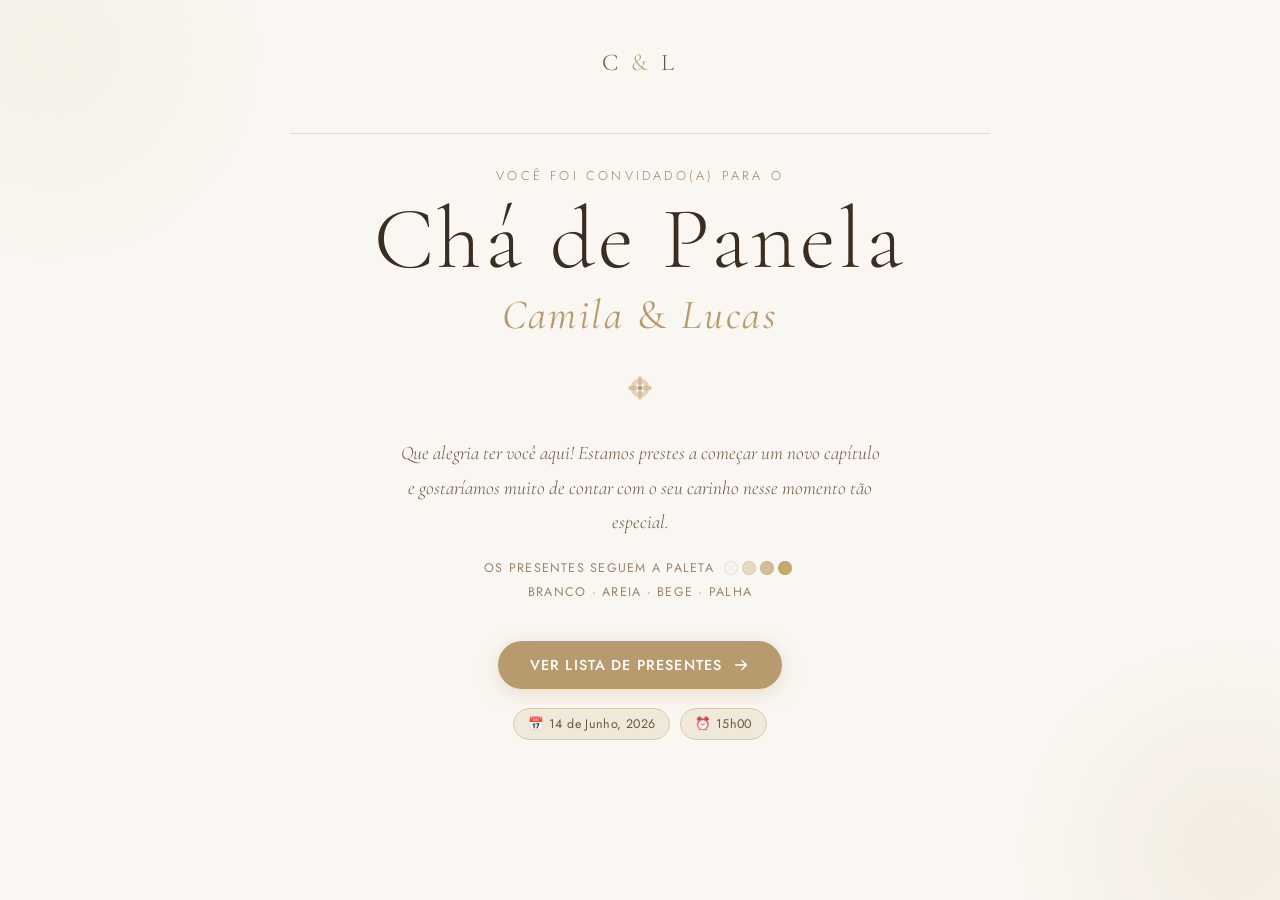
==== index.html @ 72fe3602 "subindo arquivos do site" ====
<!DOCTYPE html>
<html lang="pt-BR">

<head>
    <meta charset="UTF-8">
    <meta name="viewport" content="width=device-width, initial-scale=1.0">
    <title>Chá de Panela · Camila & Lucas</title>
    <link rel="preconnect" href="https://fonts.googleapis.com">
    <link
        href="https://fonts.googleapis.com/css2?family=Cormorant+Garamond:ital,wght@0,300;0,400;0,600;1,300;1,400&family=Jost:wght@300;400;500&display=swap"
        rel="stylesheet">
    <link rel="stylesheet" href="style.css">
</head>

<body>

    <audio id="musica" loop>
        <source src="music/musica.mp3" type="audio/mpeg">
    </audio>

    <script>
        document.addEventListener("click", function tocarUmaVez() {
            document.getElementById("musica").play().catch(() => { });
            document.removeEventListener("click", tocarUmaVez);
        });

        function tocarEMudarPagina(e) {
            e.preventDefault();
            localStorage.setItem("musica", "tocando");
            setTimeout(() => { window.location.href = "presentes.html"; }, 250);
        }
    </script>

    <div class="bg-ornament top-left"></div>
    <div class="bg-ornament bottom-right"></div>

    <main class="hero-page">

        <header class="site-header fade-in">
            <div class="monogram">C <span class="amp">&amp;</span> L</div>
        </header>

        <section class="hero-content">

            <div class="hero-text fade-in delay-1">
                <p class="supertitle">Você foi convidado(a) para o</p>
                <h1 class="title-main">Chá de Panela</h1>
                <h2 class="title-names">Camila <span class="amp-gold">&amp;</span> Lucas</h2>
            </div>

            <div class="divider-ornament fade-in delay-2">
                <span class="line"></span>
                <svg class="flower-icon" viewBox="0 0 40 40" xmlns="http://www.w3.org/2000/svg">
                    <circle cx="20" cy="20" r="3" fill="#b89a6f" />
                    <ellipse cx="20" cy="11" rx="3" ry="5.5" fill="#c9a97e" opacity="0.7" />
                    <ellipse cx="20" cy="29" rx="3" ry="5.5" fill="#c9a97e" opacity="0.7" />
                    <ellipse cx="11" cy="20" rx="5.5" ry="3" fill="#c9a97e" opacity="0.7" />
                    <ellipse cx="29" cy="20" rx="5.5" ry="3" fill="#c9a97e" opacity="0.7" />
                    <ellipse cx="13.8" cy="13.8" rx="3" ry="5.5" fill="#d4b48a" opacity="0.5"
                        transform="rotate(45 13.8 13.8)" />
                    <ellipse cx="26.2" cy="26.2" rx="3" ry="5.5" fill="#d4b48a" opacity="0.5"
                        transform="rotate(45 26.2 26.2)" />
                    <ellipse cx="26.2" cy="13.8" rx="3" ry="5.5" fill="#d4b48a" opacity="0.5"
                        transform="rotate(-45 26.2 13.8)" />
                    <ellipse cx="13.8" cy="26.2" rx="3" ry="5.5" fill="#d4b48a" opacity="0.5"
                        transform="rotate(-45 13.8 26.2)" />
                </svg>
                <span class="line"></span>
            </div>

            <div class="hero-message fade-in delay-3">
                <p class="welcome-text">
                    Que alegria ter você aqui! Estamos prestes a começar um novo capítulo
                    e gostaríamos muito de contar com o seu carinho nesse momento tão especial.
                </p>
                <p class="palette-note">
                    Os presentes seguem a paleta
                    <span class="swatches">
                        <span class="swatch s1" title="Branco"></span>
                        <span class="swatch s2" title="Areia"></span>
                        <span class="swatch s3" title="Bege"></span>
                        <span class="swatch s4" title="Palha"></span>
                    </span>
                    branco · areia · bege · palha
                </p>
            </div>

            <div class="cta-area fade-in delay-4">
                <a href="presentes.html" class="btn-primary" onclick="tocarEMudarPagina(event)">
                    <span>Ver lista de presentes</span>
                    <svg class="btn-arrow" viewBox="0 0 20 20" fill="none">
                        <path d="M4 10h12M11 5l5 5-5 5" stroke="currentColor" stroke-width="1.4" stroke-linecap="round"
                            stroke-linejoin="round" />
                    </svg>
                </a>
                <div class="event-pills">
                    <span class="pill">📅 14 de Junho, 2026</span>
                    <span class="pill">⏰ 15h00</span>
                </div>
            </div>

        </section>

    </main>

</body>

</html>
---- style.css ----
@import url('https://fonts.googleapis.com/css2?family=Cormorant+Garamond:ital,wght@0,300;0,400;0,600;1,300;1,400&family=Jost:wght@300;400;500&display=swap');

:root {
    --cream: #faf7f2;
    --sand: #f0e8d8;
    --beige: #e8dcc8;
    --linen: #d9c9b0;
    --gold: #b89a6f;
    --gold-dark: #8a6f4a;
    --text: #3a2e22;
    --text-mid: #6b5840;
    --text-light: #9c856a;
    --white: #ffffff;
    --radius: 16px;
    --shadow: 0 4px 32px rgba(90, 60, 20, 0.08);
}

* {
    box-sizing: border-box;
    margin: 0;
    padding: 0;
}

html {
    scroll-behavior: smooth;
}

body {
    font-family: 'Jost', sans-serif;
    background-color: var(--cream);
    color: var(--text);
    min-height: 100vh;
    position: relative;
    overflow-x: hidden;
}

.bg-ornament {
    position: fixed;
    width: 420px;
    height: 420px;
    border-radius: 50%;
    pointer-events: none;
    z-index: 0;
    opacity: 0.4;
}

.bg-ornament.top-left {
    top: -160px;
    left: -160px;
    background: radial-gradient(circle, var(--sand) 0%, transparent 70%);
}

.bg-ornament.bottom-right {
    bottom: -160px;
    right: -160px;
    background: radial-gradient(circle, var(--beige) 0%, transparent 70%);
}

.title-main {
    font-family: 'Cormorant Garamond', serif;
    font-weight: 300;
    font-size: clamp(3rem, 8vw, 5.5rem);
    letter-spacing: 0.04em;
    line-height: 1.05;
    color: var(--text);
}

.title-main.smaller {
    font-size: clamp(2.2rem, 6vw, 3.8rem);
}

.title-names {
    font-family: 'Cormorant Garamond', serif;
    font-weight: 400;
    font-style: italic;
    font-size: clamp(1.6rem, 4vw, 2.6rem);
    color: var(--gold);
    letter-spacing: 0.06em;
    margin-top: 0.3rem;
}

.supertitle {
    font-family: 'Jost', sans-serif;
    font-weight: 300;
    font-size: 0.8rem;
    letter-spacing: 0.25em;
    text-transform: uppercase;
    color: var(--text-light);
    margin-bottom: 0.5rem;
}

.amp,
.amp-gold {
    font-style: normal;
}

.amp {
    color: var(--gold);
}

.amp-gold {
    color: var(--gold);
}

.monogram {
    font-family: 'Cormorant Garamond', serif;
    font-weight: 300;
    font-size: 1.5rem;
    letter-spacing: 0.15em;
    color: var(--text-mid);
    text-align: center;
    margin-bottom: 2rem;
}

.monogram.small {
    font-size: 1.1rem;
    margin-bottom: 0;
}

.divider-ornament {
    display: flex;
    align-items: center;
    gap: 1rem;
    max-width: 300px;
    margin: 2rem auto;
}

.divider-ornament .line {
    flex: 1;
    height: 0.5px;
    background: linear-gradient(to right, transparent, var(--linen), transparent);
}

.flower-icon {
    width: 32px;
    height: 32px;
    flex-shrink: 0;
}

.swatches {
    display: inline-flex;
    gap: 4px;
    vertical-align: middle;
    margin: 0 4px;
}

.swatch {
    width: 14px;
    height: 14px;
    border-radius: 50%;
    display: inline-block;
    border: 1px solid rgba(0, 0, 0, 0.08);
}

.s1 {
    background: #f8f5f0;
}

.s2 {
    background: #e8d9c0;
}

.s3 {
    background: #d4bc9a;
}

.s4 {
    background: #c9a86c;
}

.btn-primary {
    display: inline-flex;
    align-items: center;
    gap: 10px;
    padding: 14px 32px;
    background: var(--gold);
    color: var(--white);
    border: none;
    border-radius: 50px;
    font-family: 'Jost', sans-serif;
    font-size: 0.9rem;
    font-weight: 500;
    letter-spacing: 0.08em;
    text-transform: uppercase;
    text-decoration: none;
    cursor: pointer;
    transition: background 0.25s, transform 0.2s, box-shadow 0.25s;
    box-shadow: 0 4px 20px rgba(184, 154, 111, 0.3);
}

.btn-primary:hover {
    background: var(--gold-dark);
    transform: translateY(-2px);
    box-shadow: 0 8px 28px rgba(184, 154, 111, 0.4);
}

.btn-primary:active {
    transform: translateY(0);
}

.btn-primary.loading {
    opacity: 0.7;
    pointer-events: none;
}

.btn-arrow {
    width: 18px;
    height: 18px;
}

.btn-secondary {
    display: inline-flex;
    align-items: center;
    gap: 8px;
    padding: 12px 28px;
    background: transparent;
    color: var(--gold);
    border: 1px solid var(--linen);
    border-radius: 50px;
    font-family: 'Jost', sans-serif;
    font-size: 0.85rem;
    font-weight: 400;
    letter-spacing: 0.08em;
    text-transform: uppercase;
    text-decoration: none;
    cursor: pointer;
    transition: background 0.2s, border-color 0.2s;
}

.btn-secondary:hover {
    background: var(--sand);
    border-color: var(--gold);
}

.pill {
    display: inline-flex;
    align-items: center;
    gap: 5px;
    padding: 6px 14px;
    border-radius: 50px;
    background: var(--sand);
    border: 0.5px solid var(--linen);
    font-size: 0.78rem;
    color: var(--text-mid);
    letter-spacing: 0.03em;
}

.hero-page {
    position: relative;
    z-index: 1;
    min-height: 100vh;
    display: flex;
    flex-direction: column;
    align-items: center;
    padding: 3rem 1.5rem 4rem;
}

.site-header {
    width: 100%;
    max-width: 700px;
    text-align: center;
    margin-bottom: 2rem;
    padding-bottom: 1.5rem;
    border-bottom: 0.5px solid var(--beige);
}

.hero-content {
    width: 100%;
    max-width: 640px;
    text-align: center;
    display: flex;
    flex-direction: column;
    align-items: center;
}

.hero-text {
    margin-bottom: 0;
}

.hero-message {
    max-width: 480px;
    margin-bottom: 2.5rem;
}

.welcome-text {
    font-family: 'Cormorant Garamond', serif;
    font-size: clamp(1.05rem, 2.5vw, 1.2rem);
    font-weight: 300;
    font-style: italic;
    line-height: 1.8;
    color: var(--text-mid);
    margin-bottom: 1.2rem;
}

.palette-note {
    display: flex;
    align-items: center;
    justify-content: center;
    flex-wrap: wrap;
    gap: 6px;
    font-size: 0.78rem;
    letter-spacing: 0.1em;
    text-transform: uppercase;
    color: var(--text-light);
}

.cta-area {
    display: flex;
    flex-direction: column;
    align-items: center;
    gap: 1.2rem;
}

.event-pills {
    display: flex;
    gap: 0.6rem;
    flex-wrap: wrap;
    justify-content: center;
}

.list-page {
    position: relative;
    z-index: 1;
    max-width: 780px;
    margin: 0 auto;
    padding: 2rem 1.5rem 8rem;
}

.list-header {
    display: flex;
    align-items: center;
    justify-content: space-between;
    margin-bottom: 2.5rem;
    padding-bottom: 1.2rem;
    border-bottom: 0.5px solid var(--beige);
}

.back-link {
    display: flex;
    align-items: center;
    gap: 5px;
    font-size: 0.8rem;
    letter-spacing: 0.1em;
    text-transform: uppercase;
    color: var(--text-light);
    text-decoration: none;
    transition: color 0.2s;
}

.back-link:hover {
    color: var(--gold);
}

.list-intro {
    text-align: center;
    margin-bottom: 2rem;
}

.palette-strip {
    display: flex;
    align-items: center;
    justify-content: center;
    gap: 6px;
    margin-top: 1rem;
    font-size: 0.75rem;
    letter-spacing: 0.12em;
    text-transform: uppercase;
    color: var(--text-light);
}

.palette-strip .swatch {
    width: 12px;
    height: 12px;
}

.palette-label {
    margin-left: 4px;
}

.aviso-box {
    display: flex;
    align-items: flex-start;
    gap: 10px;
    background: var(--sand);
    border-left: 2.5px solid var(--gold);
    border-radius: 0 10px 10px 0;
    padding: 12px 16px;
    font-size: 0.85rem;
    color: var(--text-mid);
    margin-bottom: 2rem;
    line-height: 1.6;
}

.aviso-box strong {
    color: var(--gold-dark);
}

.loading-state {
    text-align: center;
    padding: 3rem 0;
    color: var(--text-light);
    font-size: 0.9rem;
}

.spinner {
    width: 32px;
    height: 32px;
    border: 2px solid var(--beige);
    border-top-color: var(--gold);
    border-radius: 50%;
    animation: spin 0.8s linear infinite;
    margin: 0 auto 1rem;
}

@keyframes spin {
    to {
        transform: rotate(360deg);
    }
}

.error-msg {
    color: #c0392b;
    font-size: 0.9rem;
}

.progress-bar-wrap {
    margin-bottom: 2rem;
}

.progress-labels {
    display: flex;
    justify-content: space-between;
    font-size: 0.78rem;
    color: var(--text-light);
    margin-bottom: 6px;
    letter-spacing: 0.04em;
}

.progress-track {
    height: 5px;
    background: var(--beige);
    border-radius: 10px;
    overflow: hidden;
}

.progress-fill {
    height: 100%;
    background: linear-gradient(to right, var(--linen), var(--gold));
    border-radius: 10px;
    transition: width 1s ease;
}

.gift-grid {
    display: grid;
    gap: 1.2rem;
}

.gift-card {
    display: grid;
    grid-template-columns: 120px 1fr;
    gap: 1.2rem;
    background: var(--white);
    border: 0.5px solid var(--beige);
    border-radius: var(--radius);
    padding: 1.2rem;
    transition: box-shadow 0.2s, transform 0.2s;
    position: relative;
    overflow: hidden;
}

.gift-card:hover {
    box-shadow: var(--shadow);
    transform: translateY(-2px);
}

.gift-card.taken {
    background: var(--cream);
    opacity: 0.75;
}

.gift-card.taken:hover {
    transform: none;
    box-shadow: none;
}

.gift-img-wrap {
    position: relative;
    border-radius: 10px;
    overflow: hidden;
    background: var(--sand);
    aspect-ratio: 1/1;
    height: 120px;
}

.gift-img-wrap img {
    width: 100%;
    height: 100%;
    object-fit: cover;
    display: block;
    border-radius: 10px;
    transition: transform 0.4s ease;
}

.gift-card:hover .gift-img-wrap img {
    transform: scale(1.05);
}

.taken-badge {
    position: absolute;
    bottom: 0;
    left: 0;
    right: 0;
    background: rgba(184, 154, 111, 0.88);
    color: white;
    font-size: 0.72rem;
    font-weight: 500;
    letter-spacing: 0.08em;
    text-align: center;
    padding: 5px 0;
    text-transform: uppercase;
}

.gift-info {
    display: flex;
    flex-direction: column;
    justify-content: space-between;
}

.gift-name {
    font-family: 'Cormorant Garamond', serif;
    font-weight: 400;
    font-size: 1.2rem;
    color: var(--text);
    margin-bottom: 0.4rem;
    line-height: 1.3;
}

.gift-link {
    display: inline-flex;
    align-items: center;
    gap: 5px;
    font-size: 0.78rem;
    color: var(--gold);
    text-decoration: none;
    letter-spacing: 0.05em;
    transition: color 0.2s;
    margin-bottom: auto;
}

.gift-link:hover {
    color: var(--gold-dark);
    text-decoration: underline;
}

.gift-footer {
    margin-top: 0.8rem;
}

.taken-by {
    font-size: 0.82rem;
    color: var(--text-light);
}

.taken-heart {
    color: var(--gold);
    font-size: 0.9rem;
}

.input-wrap input {
    width: 100%;
    padding: 9px 14px;
    border: 1px solid var(--beige);
    border-radius: 50px;
    font-family: 'Jost', sans-serif;
    font-size: 0.88rem;
    color: var(--text);
    background: var(--cream);
    outline: none;
    transition: border-color 0.2s, box-shadow 0.2s;
    appearance: none;
    -webkit-appearance: none;
}

.input-wrap input::placeholder {
    color: var(--text-light);
}

.input-wrap input:focus {
    border-color: var(--gold);
    box-shadow: 0 0 0 3px rgba(184, 154, 111, 0.15);
    background: var(--white);
}

.confirm-area {
    position: fixed;
    bottom: 0;
    left: 0;
    width: 100%;
    background: rgba(250, 247, 242, 0.95);
    backdrop-filter: blur(10px);
    padding: 1rem;
    display: flex;
    justify-content: center;
    border-top: 1px solid var(--beige);
    z-index: 999;
    box-shadow: 0 -4px 20px rgba(0, 0, 0, 0.05);
}

.toast {
    position: fixed;
    bottom: 2rem;
    left: 50%;
    transform: translateX(-50%) translateY(10px);
    background: var(--text);
    color: white;
    padding: 12px 24px;
    border-radius: 50px;
    font-size: 0.85rem;
    letter-spacing: 0.04em;
    opacity: 0;
    transition: opacity 0.3s, transform 0.3s;
    z-index: 100;
    white-space: nowrap;
    max-width: 90vw;
    text-align: center;
}

.toast.show {
    opacity: 1;
    transform: translateX(-50%) translateY(0);
}

.obrigado-page {
    position: relative;
    z-index: 1;
    min-height: 100vh;
    display: flex;
    align-items: center;
    justify-content: center;
    padding: 2rem 1.5rem;
}

.obrigado-card {
    background: var(--white);
    border: 0.5px solid var(--beige);
    border-radius: 24px;
    padding: 3rem 2.5rem;
    max-width: 520px;
    width: 100%;
    text-align: center;
    box-shadow: var(--shadow);
}

.check-circle {
    margin: 0 auto 1.5rem;
    width: 64px;
    height: 64px;
    display: flex;
    align-items: center;
    justify-content: center;
    background: var(--sand);
    border-radius: 50%;
    animation: pulse-ring 2s ease-in-out infinite;
}

@keyframes pulse-ring {

    0%,
    100% {
        box-shadow: 0 0 0 0 rgba(184, 154, 111, 0.15);
    }

    50% {
        box-shadow: 0 0 0 12px rgba(184, 154, 111, 0.08);
    }
}

.event-details {
    display: flex;
    flex-direction: column;
    gap: 1rem;
    text-align: left;
    background: var(--cream);
    border-radius: 14px;
    padding: 1.5rem;
}

.detail-row {
    display: flex;
    align-items: flex-start;
    gap: 12px;
}

.detail-icon {
    font-size: 1.1rem;
    flex-shrink: 0;
    margin-top: 1px;
}

.detail-label {
    display: block;
    font-size: 0.72rem;
    text-transform: uppercase;
    letter-spacing: 0.12em;
    color: var(--text-light);
    margin-bottom: 2px;
}

.detail-value {
    font-family: 'Cormorant Garamond', serif;
    font-size: 1.05rem;
    color: var(--text);
    line-height: 1.4;
}

.fade-in {
    opacity: 0;
    transform: translateY(18px);
    animation: fadeUp 0.7s ease forwards;
}

.delay-1 {
    animation-delay: 0.1s;
}

.delay-2 {
    animation-delay: 0.2s;
}

.delay-3 {
    animation-delay: 0.35s;
}

.delay-4 {
    animation-delay: 0.5s;
}

@keyframes fadeUp {
    to {
        opacity: 1;
        transform: translateY(0);
    }
}

@media (max-width: 600px) {
    .hero-page {
        padding: 2rem 1.2rem 3.5rem;
    }

    .list-page {
        padding: 1.5rem 1rem 4rem;
    }

    .gift-card {
        grid-template-columns: 90px 1fr;
        gap: 0.9rem;
        padding: 1rem;
    }

    .gift-img-wrap {
        height: 90px;
    }

    .gift-name {
        font-size: 1rem;
    }

    .obrigado-card {
        padding: 2rem 1.4rem;
    }

    .monogram {
        font-size: 1.2rem;
    }

    .title-main {
        line-height: 1.1;
    }

    .event-pills {
        flex-direction: column;
        align-items: center;
    }
}

.historico-panel {
    position: fixed;
    left: 0;
    bottom: -100%;
    width: 100%;
    height: 70vh;
    background: white;
    border-radius: 20px 20px 0 0;
    box-shadow: 0 -5px 20px rgba(0, 0, 0, 0.15);
    transition: bottom 0.4s ease;
    z-index: 9999;
    padding: 20px;
    overflow-y: auto;
}

.historico-panel.show {
    bottom: 0;
}

.historico-header {
    display: flex;
    justify-content: space-between;
    align-items: center;
}

.historico-lista {
    margin-top: 20px;
}

.historico-item {
    padding: 12px;
    border-bottom: 1px solid #eee;
}

.btn-historico {
    position: fixed;
    bottom: 20px;
    right: 20px;
    padding: 12px 18px;
    border: none;
    border-radius: 30px;
    cursor: pointer;
}
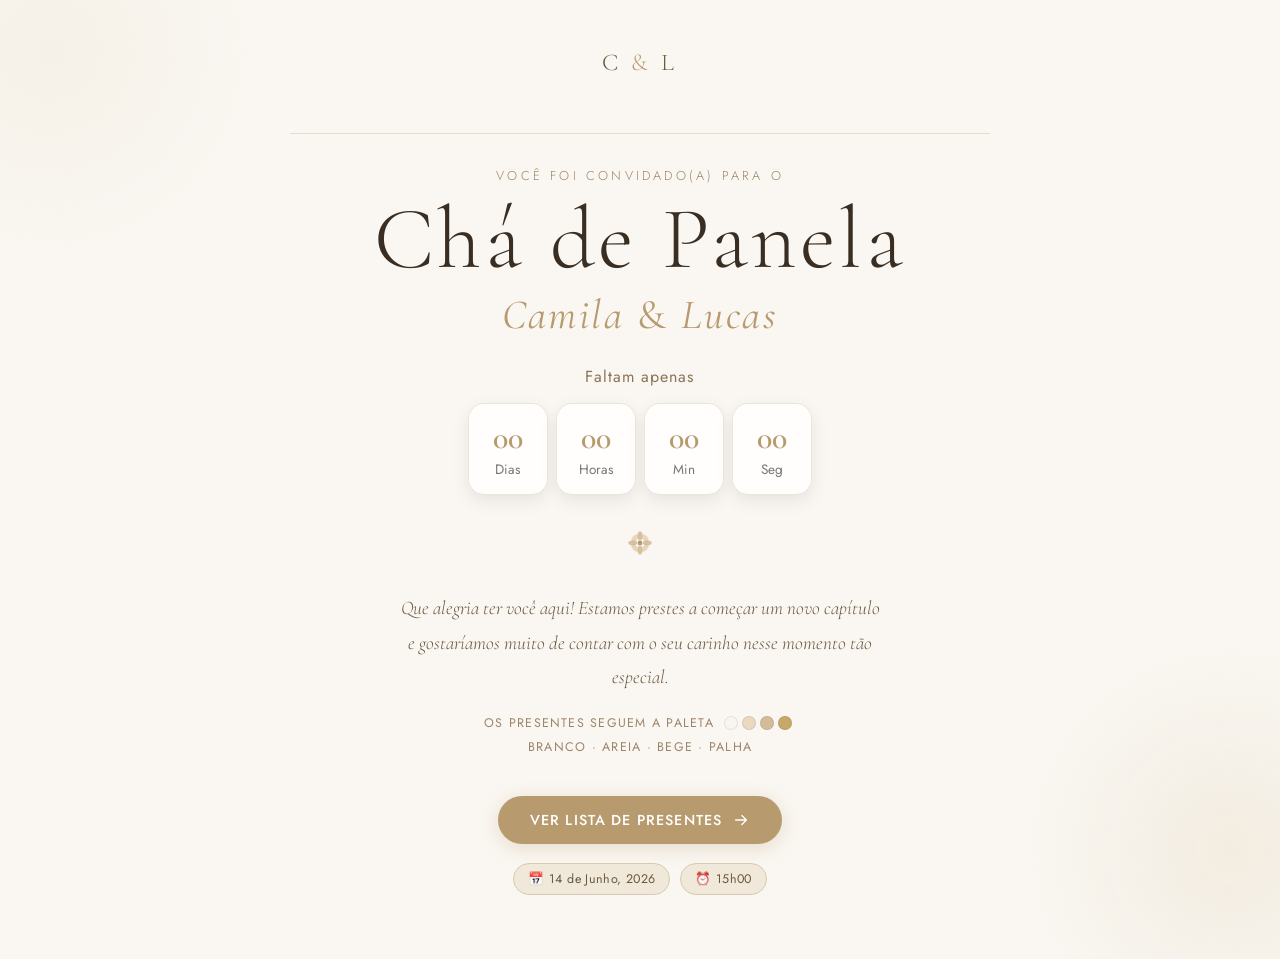
==== commit fd9612f8: "adicionando contador regressivo na página index.html" ====
--- a/index.html
+++ b/index.html
@@ -46,6 +46,33 @@
                 <p class="supertitle">Você foi convidado(a) para o</p>
                 <h1 class="title-main">Chá de Panela</h1>
                 <h2 class="title-names">Camila <span class="amp-gold">&amp;</span> Lucas</h2>
+
+                <div class="countdown fade-in delay-4">
+                    <p class="countdown-title">Faltam apenas</p>
+
+                    <div class="countdown-box">
+                        <div class="time-card">
+                            <span id="dias">00</span>
+                            <small>Dias</small>
+                        </div>
+
+                        <div class="time-card">
+                            <span id="horas">00</span>
+                            <small>Horas</small>
+                        </div>
+
+                        <div class="time-card">
+                            <span id="minutos">00</span>
+                            <small>Min</small>
+                        </div>
+
+                        <div class="time-card">
+                            <span id="segundos">00</span>
+                            <small>Seg</small>
+                        </div>
+                    </div>
+                </div>
+
             </div>
 
             <div class="divider-ornament fade-in delay-2">
@@ -103,6 +130,53 @@
 
     </main>
 
+    <script>
+        function iniciarContagem() {
+            const dataEvento = new Date("2026-06-14T15:00:00").getTime();
+
+            function atualizarContagem() {
+                const agora = new Date().getTime();
+                const distancia = dataEvento - agora;
+
+                if (distancia <= 0) {
+                    document.getElementById("dias").textContent = "00";
+                    document.getElementById("horas").textContent = "00";
+                    document.getElementById("minutos").textContent = "00";
+                    document.getElementById("segundos").textContent = "00";
+                    return;
+                }
+
+                const dias = Math.floor(distancia / (1000 * 60 * 60 * 24));
+                const horas = Math.floor(
+                    (distancia % (1000 * 60 * 60 * 24)) / (1000 * 60 * 60)
+                );
+                const minutos = Math.floor(
+                    (distancia % (1000 * 60 * 60)) / (1000 * 60)
+                );
+                const segundos = Math.floor(
+                    (distancia % (1000 * 60)) / 1000
+                );
+
+                document.getElementById("dias").textContent =
+                    String(dias).padStart(2, "0");
+
+                document.getElementById("horas").textContent =
+                    String(horas).padStart(2, "0");
+
+                document.getElementById("minutos").textContent =
+                    String(minutos).padStart(2, "0");
+
+                document.getElementById("segundos").textContent =
+                    String(segundos).padStart(2, "0");
+            }
+
+            atualizarContagem();
+            setInterval(atualizarContagem, 1000);
+        }
+
+        iniciarContagem();
+    </script>
+
 </body>
 
 </html>
--- a/style.css
+++ b/style.css
@@ -825,4 +825,93 @@
     border: none;
     border-radius: 30px;
     cursor: pointer;
+}
+
+
+.countdown {
+    margin-top: 25px;
+    text-align: center;
+    padding: 0 12px;
+}
+
+.countdown-box {
+    display: flex;
+    justify-content: center;
+    gap: 8px;
+    flex-wrap: nowrap;
+    width: 100%;
+}
+
+.time-card {
+    flex: 1;
+    min-width: 0;
+    max-width: 70px;
+    background: rgba(255, 255, 255, 0.85);
+    backdrop-filter: blur(8px);
+    border: 1px solid rgba(184, 154, 111, 0.25);
+    border-radius: 12px;
+    padding: 10px 6px;
+    box-shadow: 0 6px 18px rgba(0, 0, 0, 0.08);
+}
+
+.time-card span {
+    display: block;
+    font-size: 1.4rem;
+    font-weight: 600;
+    color: #b89a6f;
+    font-family: 'Cormorant Garamond', serif;
+}
+
+.time-card small {
+    font-size: 0.7rem;
+    color: #777;
+}
+
+.countdown-title {
+    font-size: 1rem;
+    margin-bottom: 15px;
+    color: #8c7355;
+    letter-spacing: 1px;
+}
+
+.time-card {
+    background: rgba(255, 255, 255, 0.85);
+    backdrop-filter: blur(8px);
+    border: 1px solid rgba(184, 154, 111, 0.25);
+    border-radius: 16px;
+    padding: 14px 18px;
+    min-width: 80px;
+    box-shadow: 0 6px 18px rgba(0, 0, 0, 0.08);
+}
+
+.time-card span {
+    display: block;
+    font-size: 2rem;
+    font-weight: 600;
+    color: #b89a6f;
+    font-family: 'Cormorant Garamond', serif;
+}
+
+.time-card small {
+    font-size: 0.85rem;
+    color: #777;
+}
+
+@media (max-width: 480px) {
+    .countdown-box {
+        gap: 6px;
+    }
+
+    .time-card {
+        padding: 8px 4px;
+        max-width: 60px;
+    }
+
+    .time-card span {
+        font-size: 1.1rem;
+    }
+
+    .time-card small {
+        font-size: 0.65rem;
+    }
 }
